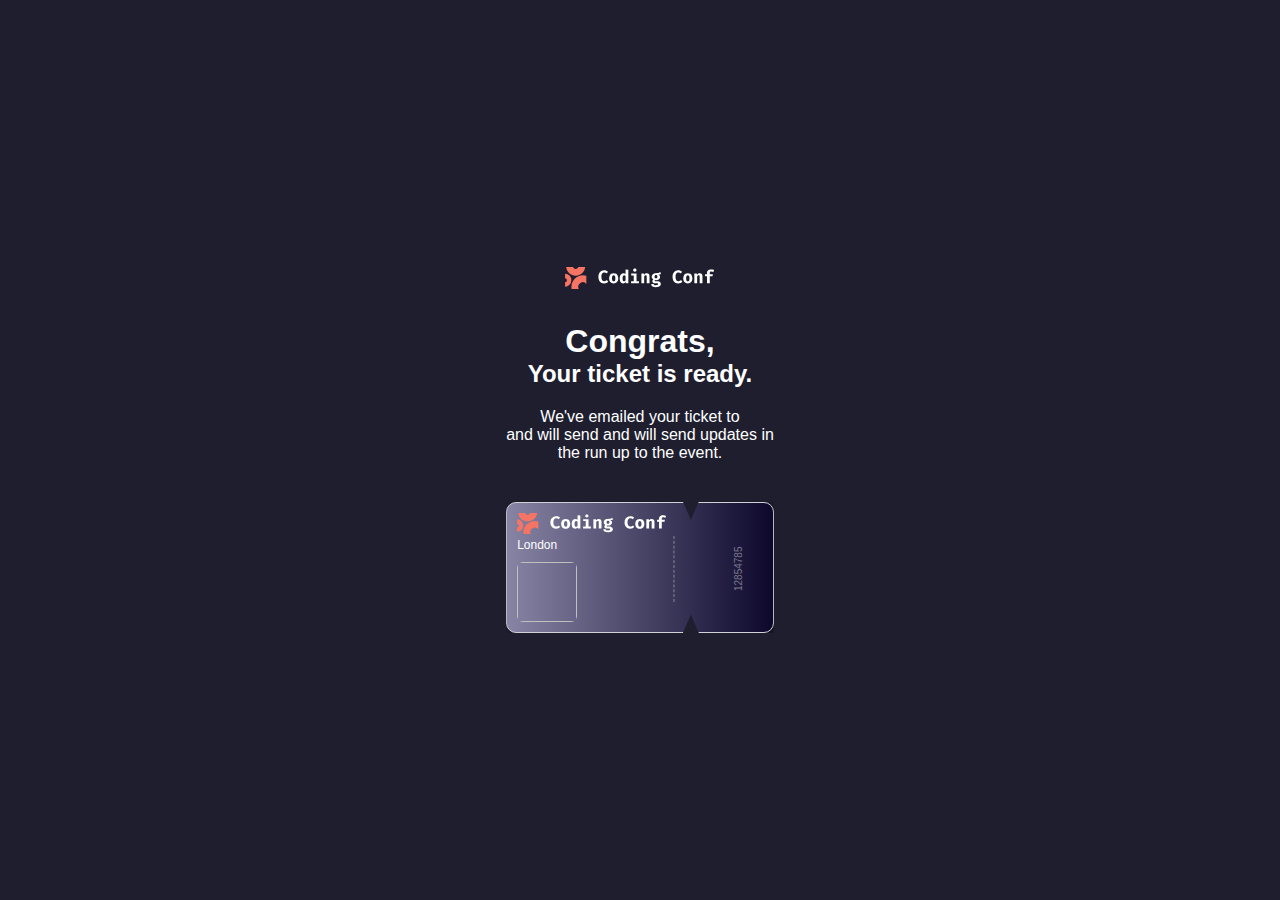
==== confirmation.html @ 822fd049 "start & end codr" ====
<!DOCTYPE html>
<html lang="pl">

<head>
  <meta charset="UTF-8" />
  <meta name="viewport" content="width=device-width, initial-scale=1.0" />
  <link rel="stylesheet" href="confirmation.css" />
  <title>Coding Conf - Potwierdzenie</title>
</head>

<body>
  <div class="container">
    <a href="index.html">
      <img src="./images/logo-full.svg" alt="Coding Conf Logo" width="150" />
    </a>
    <div class="title-wrapper">
      <h1>Congrats, <span id="name"></span></h1>
      <h2>Your ticket is ready.</h2>
      <p>
        We've emailed your ticket to <br> <span id="email"></span> and will send
        and will send updates in <br> the run up to the event.
      </p>

    </div>

    <div class="ticket">
      <div>
        <img src="./images/logo-full.svg" alt="Coding Conf Logo" width="150" />
      </div>
      <div class="date-location">
        <span> <span id="date"></span>
      </span> <span id="location">London</span>
      </div>
      <div class="user-info">
        <img id="user-image" />
        <div class="row">
          <p id="user-name"></p>
          <p id="user-email"></p>
          <p id="user-github"></p>
        </div>
      </div>
    </div>
  </div>
  <script src="confirmation.js"></script>
</body>

</html>
---- confirmation.css ----
*{
  margin: 0;
  padding: 0;
  box-sizing: border-box;}
:root{
  --Neutral-0: hsl(0, 0%, 100%);
  --Neutral-300: hsl(252, 6%, 83%);
  --Neutral-500: hsl(245, 15%, 58%);
  --Neutral-700: hsl(245, 19%, 35%);
  --Neutral-900: hsl(248, 70%, 10%);
  
  --Orange-500: hsl(7, 88%, 67%);
  --Orange-700: hsl(7, 71%, 60%);
  
  --Gradient: hsl(7, 86%, 67%) to hsl(0, 0%, 100%);
  
}
body {
  font-family: Arial, sans-serif;
  background-color: #1e1e2f;
  color: white;
  display: flex;
  justify-content: center;
  align-items: center;
  height: 100vh;

}

.container {
  display: flex;
  flex-direction: column;
  align-items: center;
  justify-content: center;
  text-align: center;
  padding: 20px;
  max-width: 600px;
  row-gap:30px;
}
.title-wrapper p{
  margin-top: 20px;
}
#name, #email{
   
    
  background: -webkit-linear-gradient(hsl(7, 86%, 67%) , hsl(0, 0%, 100%));
  background-clip: var(--Gradient);
  -webkit-background-clip: text;
  -webkit-text-fill-color: transparent;
}
.ticket {
  display: flex;
  flex-direction: column;
  align-items: start;
  justify-content: center;
  width:100%;
  background: linear-gradient(to right, var(--Neutral-500) , var(--Neutral-900));
  padding: 10px;
  border-radius: 10px;
  border: solid 1px var(--Neutral-300); 
  margin-top: 10px;
  box-shadow:5px 5px 20px rgba(0, 0, 0, 0.5);
  overflow: hidden;
  position: relative;
  clip-path: polygon(69% 14%, 72% 0, 100% 0, 100% 100%, 72% 100%, 69% 86%, 66% 100%, 0 100%, 0 0, 66% 0);
}
.ticket::after{
  content: '12854785';
  display:flex ;
  align-items: center;
  justify-content: center;
  color: var(--Neutral-300);
  font-size: 10px;
  position: absolute;
  transform: rotate(-90deg);
  top: 0;
  right: 0px;
  width: 25%;
  height: 100%;
  opacity: 0.5;
  
  border-top: dashed 1px var(--Neutral-300);
  border-bottom:solid 1px var(--Neutral-300);
}
.date-location{
  font-size: 12px;
}
.user-info {
  width: 100%;
  margin-top: 10px;
  display: flex;
  align-items: center;
  justify-content: start;
  
}
#user-image{
  width: 60px;
  height: 60px;
  object-fit: cover ;
  object-position: top;
  margin-right: 24px;
  border-radius: 6px;
}
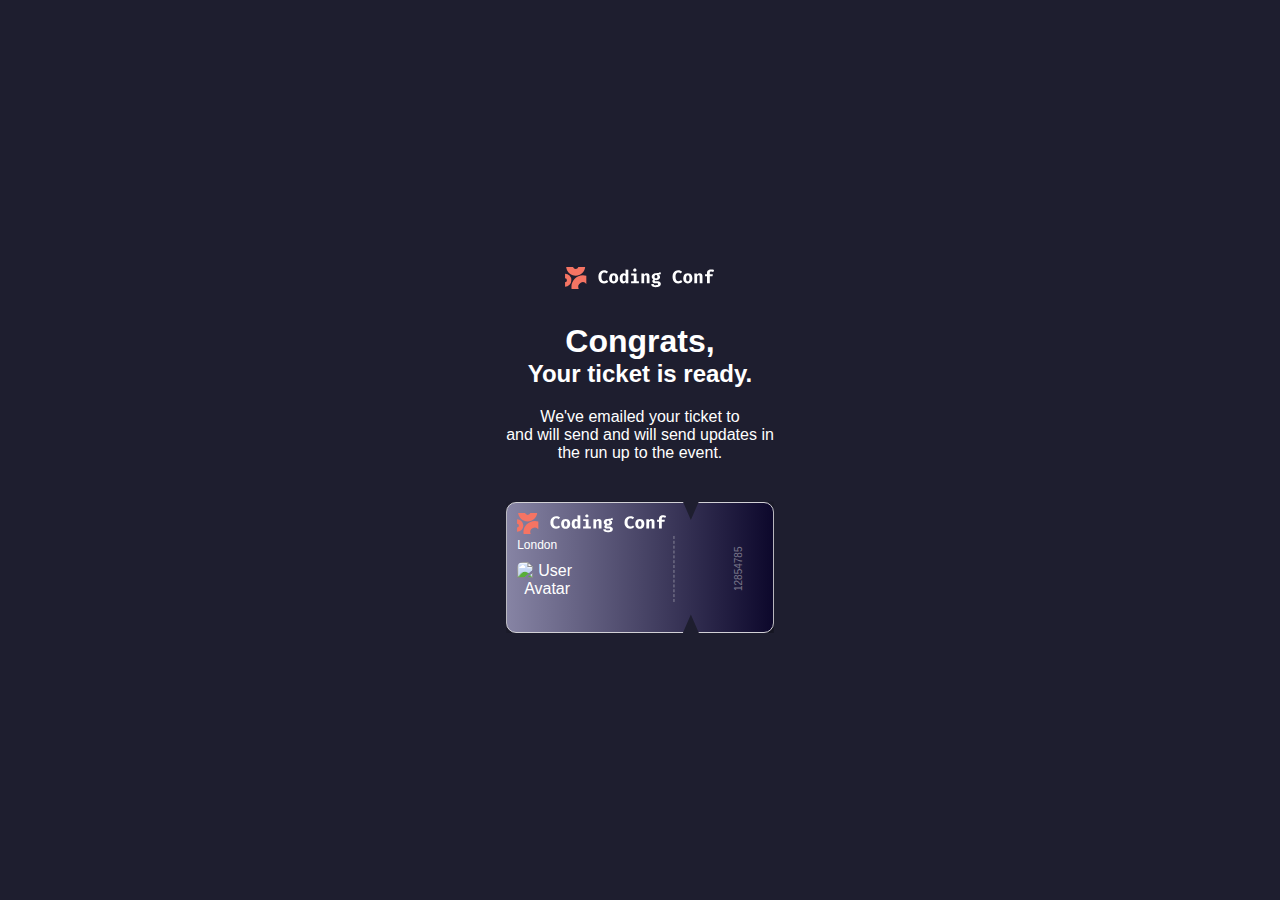
==== commit 6d4f38d8: "added seo" ====
--- a/confirmation.html
+++ b/confirmation.html
@@ -4,13 +4,14 @@
 <head>
   <meta charset="UTF-8" />
   <meta name="viewport" content="width=device-width, initial-scale=1.0" />
+  <meta name="description" content="Ticket Generator" />
   <link rel="stylesheet" href="confirmation.css" />
-  <title>Coding Conf - Potwierdzenie</title>
+  <title>Ticket Generator Confirmation</title>
 </head>
 
 <body>
   <div class="container">
-    <a href="index.html">
+    <a href="index.html" aria-label="Coding Conf Logo">
       <img src="./images/logo-full.svg" alt="Coding Conf Logo" width="150" />
     </a>
     <div class="title-wrapper">
@@ -32,7 +33,7 @@
       </span> <span id="location">London</span>
       </div>
       <div class="user-info">
-        <img id="user-image" />
+        <img id="user-image" alt="User Avatar" />
         <div class="row">
           <p id="user-name"></p>
           <p id="user-email"></p>
